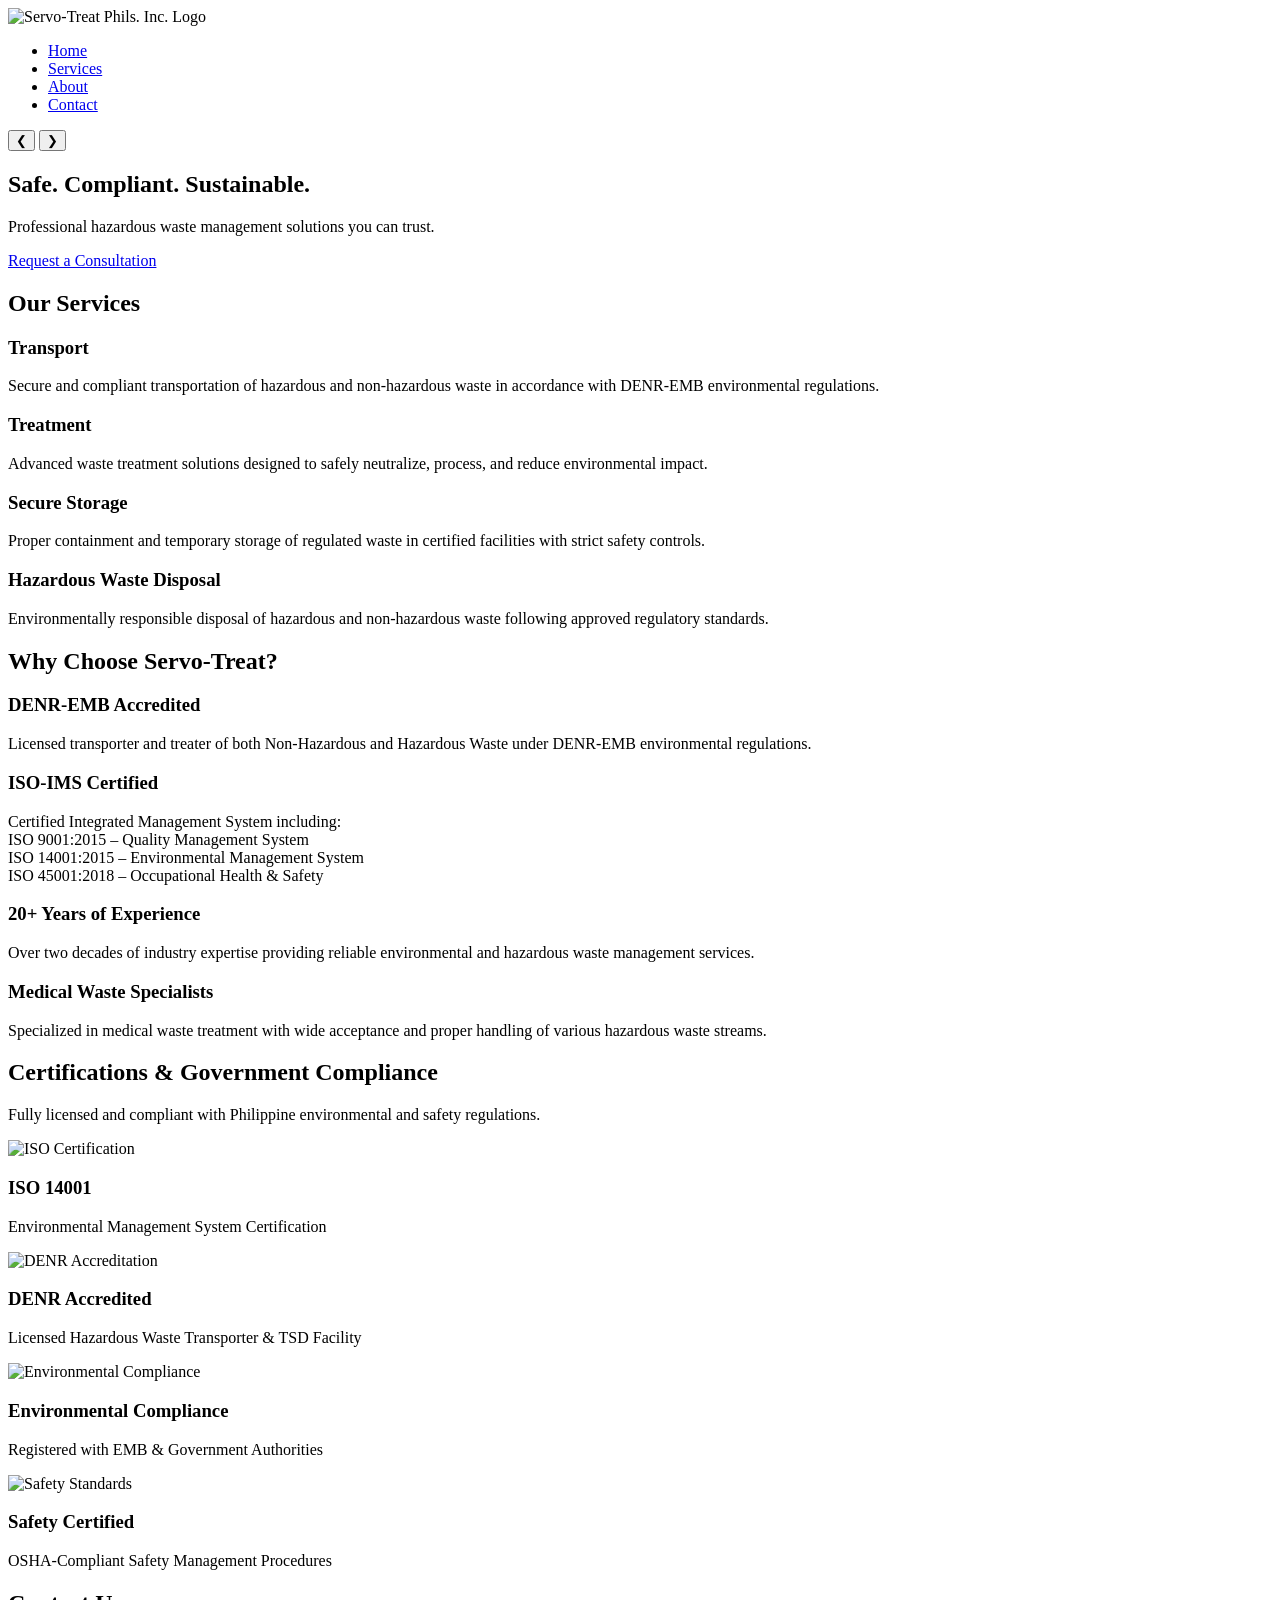
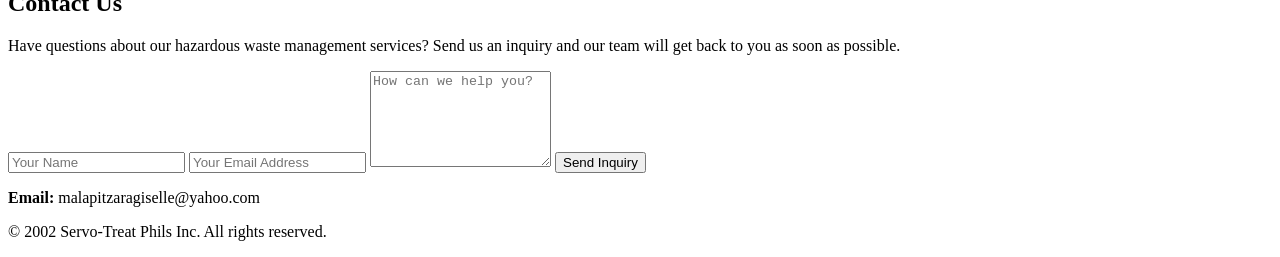
==== index.html @ c9291b7e "Rename servo-treat-web/index.html to index.html" ====
<!DOCTYPE html>
<html lang="en">
<head>
    <meta charset="UTF-8">
    <title>Servo-Treat Phils. Inc</title>
    <meta name="viewport" content="width=device-width, initial-scale=1.0">
    <link rel="stylesheet" href="css/style.css">
</head>
<body>

    <header>
        <nav class="navbar">
        <div class="logo">
            <img src="images/logo.png" alt="Servo-Treat Phils. Inc. Logo">
        </div>
            <ul class="nav-links">
                <li><a href="#">Home</a></li>
                <li><a href="#services">Services</a></li>
                <li><a href="#about">About</a></li>
                <li><a href="#contact" class="btn-nav">Contact</a></li>
            </ul>
        </nav>
    </header>

    <!-- HERO SECTION -->
    <!-- HERO CAROUSEL -->
<section class="hero">

    <div class="carousel">

        <div class="slide active" style="background-image: url('images/hero1.jpg');"></div>
        <div class="slide" style="background-image: url('images/hero2.jpg');"></div>
        <div class="slide" style="background-image: url('images/hero3.jpg');"></div>
        <div class="slide" style="background-image: url('images/hero4.jpg');"></div>
        <div class="slide" style="background-image: url('images/hero5.jpg');"></div>

    </div>
    <!-- Navigation Buttons -->
    <button class="prev">&#10094;</button>
    <button class="next">&#10095;</button>

</section>
<section>
	    <div class="hero-content">
			<h1>Safe. Compliant. Sustainable.</h1>
			<p>Professional hazardous waste management solutions you can trust.</p>
			<a href="#contact" class="btn-primary">Request a Consultation</a>
		</div>
</section>


    <!-- SERVICES -->
    <section id="services" class="services">
        <h2>Our Services</h2>
        <div class="service-grid">
            <div class="card">
                <h3>Transport</h3>
                <p>Secure and compliant transportation of hazardous and non-hazardous waste in accordance with DENR-EMB environmental regulations.</p>
            </div>
            <div class="card">
                <h3>Treatment</h3>
                <p>Advanced waste treatment solutions designed to safely neutralize, process, and reduce environmental impact.</p>
            </div>
            <div class="card">
                <h3>Secure Storage</h3>
                <p>Proper containment and temporary storage of regulated waste in certified facilities with strict safety controls.</p>
            </div>
			<div class="card">
                <h3>Hazardous Waste Disposal</h3>
                <p>Environmentally responsible disposal of hazardous and non-hazardous waste following approved regulatory standards.</p>
            </div>
        </div>
    </section>

    <!-- ABOUT -->
    <section id="about" class="about">
    <h2>Why Choose Servo-Treat?</h2>

    <div class="about-grid">

        <div class="about-card">
            <h3>DENR-EMB Accredited</h3>
            <p>
                Licensed transporter and treater of both Non-Hazardous and
                Hazardous Waste under DENR-EMB environmental regulations.
            </p>
        </div>

        <div class="about-card">
            <h3>ISO-IMS Certified</h3>
            <p>
                Certified Integrated Management System including:
                <br>ISO 9001:2015 – Quality Management System
                <br>ISO 14001:2015 – Environmental Management System
                <br>ISO 45001:2018 – Occupational Health & Safety
            </p>
        </div>

        <div class="about-card">
            <h3>20+ Years of Experience</h3>
            <p>
                Over two decades of industry expertise providing reliable
                environmental and hazardous waste management services.
            </p>
        </div>

        <div class="about-card">
            <h3>Medical Waste Specialists</h3>
            <p>
                Specialized in medical waste treatment with wide acceptance
                and proper handling of various hazardous waste streams.
            </p>
        </div>

    </div>
</section>
	
	<!-- CERTIFICATIONS -->
<section id="certifications" class="certifications">
    <h2>Certifications & Government Compliance</h2>
    <p class="cert-subtext">
        Fully licensed and compliant with Philippine environmental and safety regulations.
    </p>

    <div class="cert-grid">

        <div class="cert-card">
            <img src="images/iso.png" alt="ISO Certification">
            <h3>ISO 14001</h3>
            <p>Environmental Management System Certification</p>
        </div>

        <div class="cert-card">
            <img src="images/denr.png" alt="DENR Accreditation">
            <h3>DENR Accredited</h3>
            <p>Licensed Hazardous Waste Transporter & TSD Facility</p>
        </div>

        <div class="cert-card">
            <img src="images/emb.png" alt="Environmental Compliance">
            <h3>Environmental Compliance</h3>
            <p>Registered with EMB & Government Authorities</p>
        </div>

        <div class="cert-card">
            <img src="images/safety.png" alt="Safety Standards">
            <h3>Safety Certified</h3>
            <p>OSHA-Compliant Safety Management Procedures</p>
        </div>

    </div>
</section>

    <!-- CONTACT -->
<section id="contact" class="contact">
    <div class="container">
        <h2>Contact Us</h2>
        <p>Have questions about our hazardous waste management services? Send us an inquiry and our team will get back to you as soon as possible.</p>

        <form action="https://formsubmit.co/malapitzaragiselle@yahoo.com" method="POST">

            <!-- FormSubmit Settings -->
            <input type="hidden" name="_subject" value="New Inquiry - Servo-Treat Website">
            <input type="hidden" name="_captcha" value="false">
            <input type="hidden" name="_template" value="table">
            <input type="hidden" name="_next" value="thankyou.html">

            <input
                type="text"
                name="Name"
                placeholder="Your Name"
                required>

            <input
                type="email"
                name="Email"
                placeholder="Your Email Address"
                required>

            <textarea
                name="Message"
                rows="6"
                placeholder="How can we help you?"
                required></textarea>

            <button type="submit" class="btn-primary">
                Send Inquiry
            </button>

        </form>

        <div class="contact-details">
            <p><strong>Email:</strong> malapitzaragiselle@yahoo.com</p>
        </div>
    </div>
</section>
</section>

    <footer>
        <p>© 2002 Servo-Treat Phils Inc. All rights reserved.</p>
    </footer>

</body>
<script>
    const slides = document.querySelectorAll('.slide');
    const nextBtn = document.querySelector('.next');
    const prevBtn = document.querySelector('.prev');

    let current = 0;
    let autoSlide;

    function showSlide(index) {
        slides.forEach(slide => slide.classList.remove('active'));
        slides[index].classList.add('active');
    }

    function nextSlide() {
        current = (current + 1) % slides.length;
        showSlide(current);
    }

    function prevSlide() {
        current = (current - 1 + slides.length) % slides.length;
        showSlide(current);
    }

    nextBtn.addEventListener('click', () => {
        nextSlide();
        resetAutoSlide();
    });

    prevBtn.addEventListener('click', () => {
        prevSlide();
        resetAutoSlide();
    });

    function startAutoSlide() {
        autoSlide = setInterval(nextSlide, 5000);
    }

    function resetAutoSlide() {
        clearInterval(autoSlide);
        startAutoSlide();
    }

    startAutoSlide();
</script>

</html>
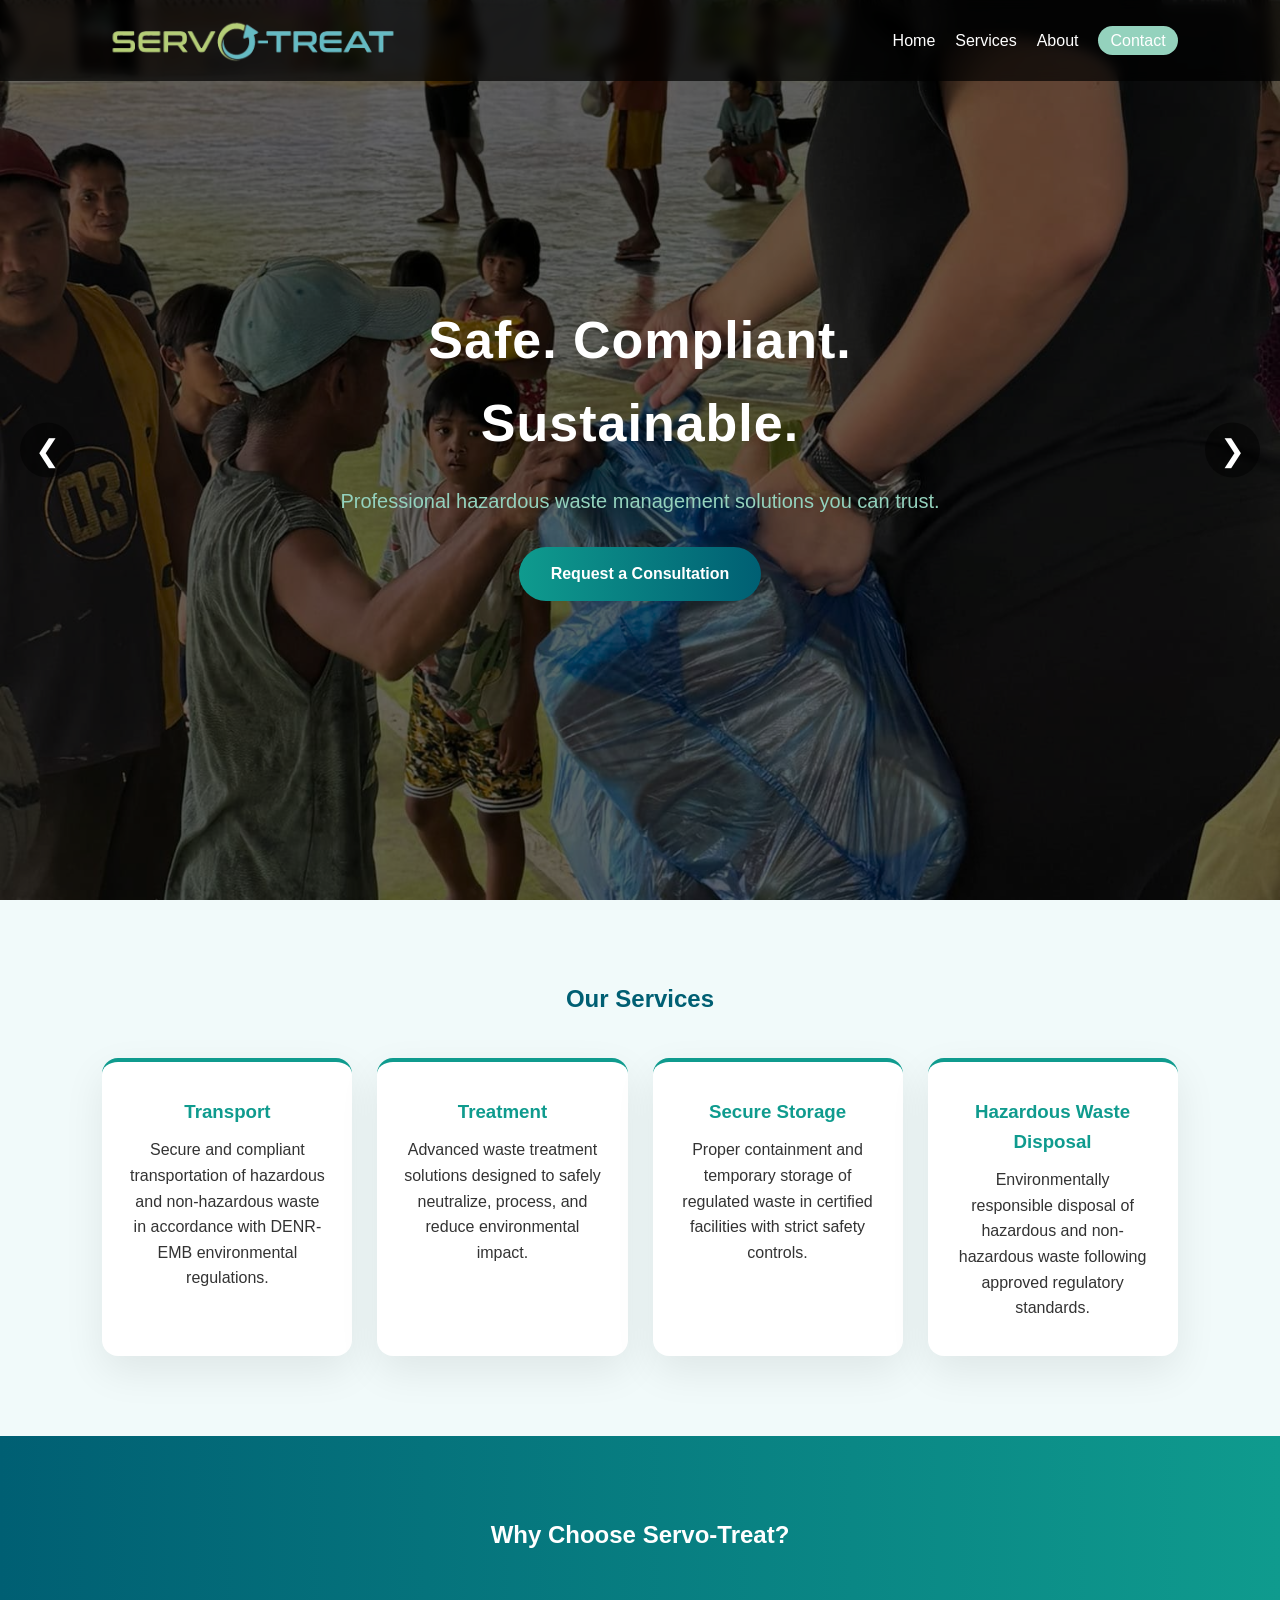
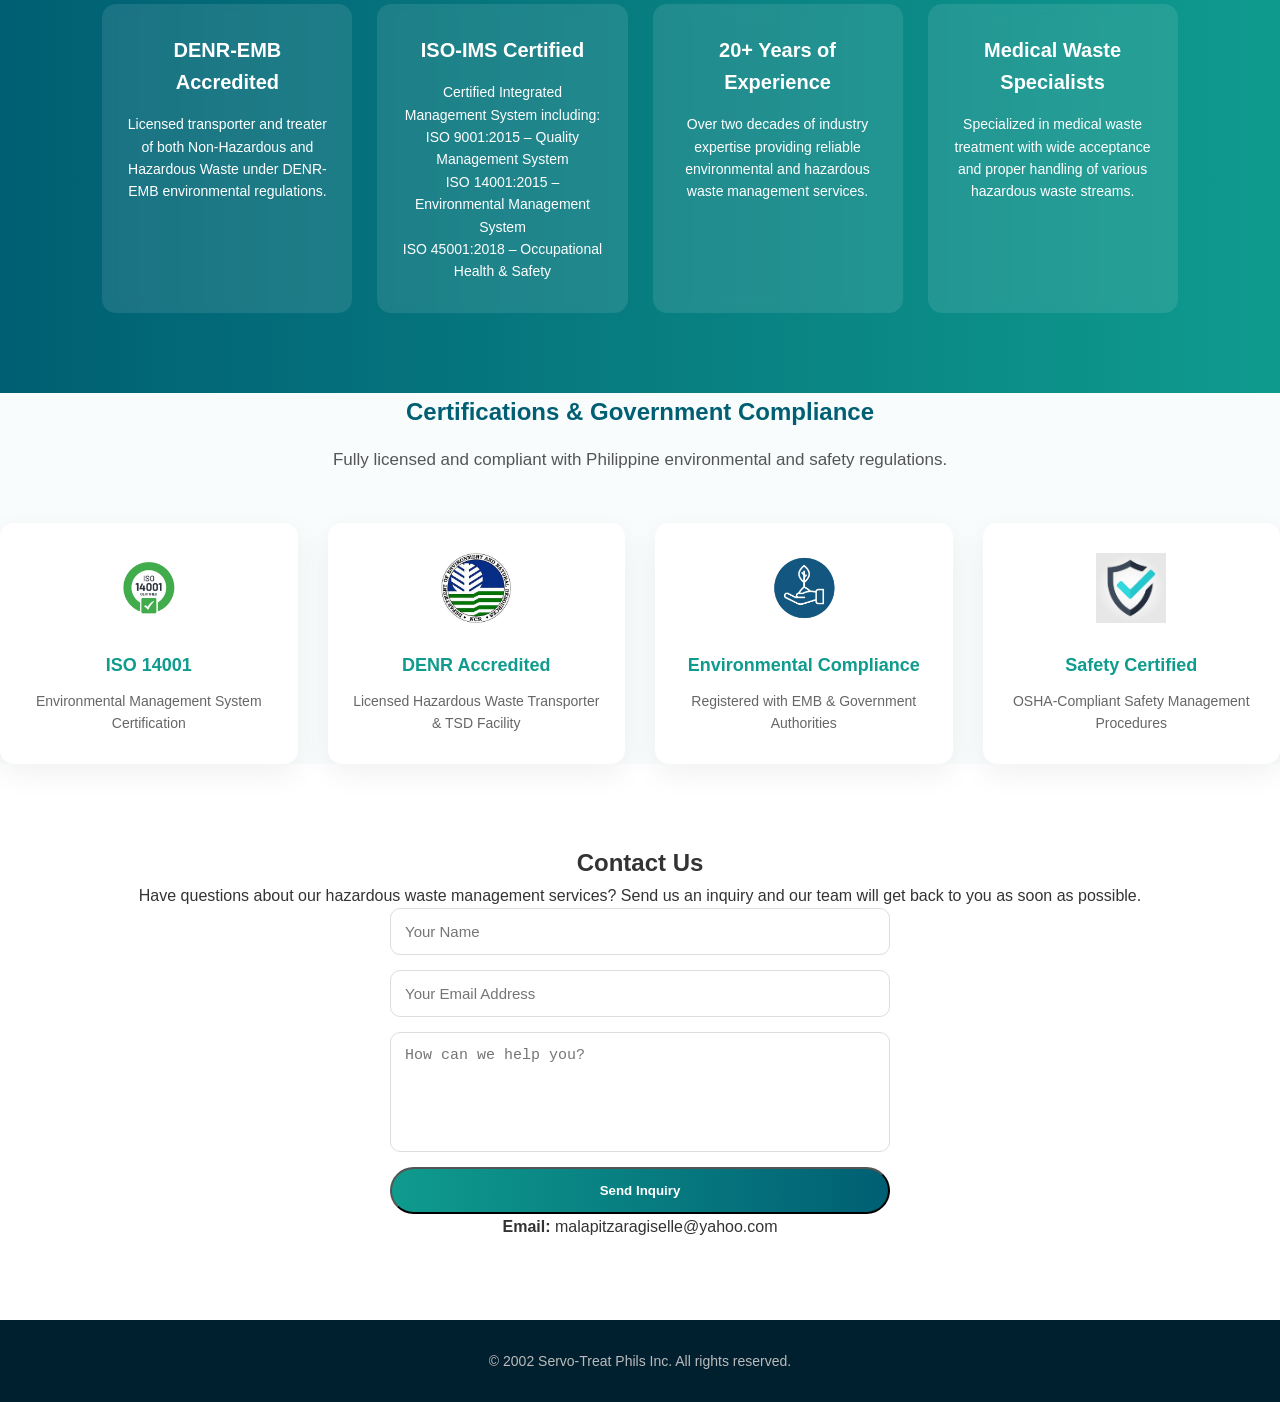
==== commit f15299d6: "Update index.html" ====
--- a/index.html
+++ b/index.html
@@ -163,7 +163,7 @@
             <input type="hidden" name="_subject" value="New Inquiry - Servo-Treat Website">
             <input type="hidden" name="_captcha" value="false">
             <input type="hidden" name="_template" value="table">
-            <input type="hidden" name="_next" value="thankyou.html">
+            <input type="hidden" name="_next" value="https://codenado-studio.github.io/servo-treat/thankyou.html">
 
             <input
                 type="text"
--- a/css/style.css
+++ b/css/style.css
@@ -0,0 +1,366 @@
+/* Reset */
+* {
+    margin: 0;
+    padding: 0;
+    box-sizing: border-box;
+}
+
+body {
+    font-family: 'Segoe UI', Tahoma, Geneva, Verdana, sans-serif;
+    line-height: 1.6;
+    color: #333;
+}
+
+html {
+    scroll-behavior: smooth;
+}
+
+/* Navbar */
+.navbar {
+    display: flex;
+    justify-content: space-between;
+    align-items: center;
+    padding: 18px 8%;
+    background: rgba(0, 0, 0, 0.7);
+    backdrop-filter: blur(6px);
+    color: white;
+    position: fixed;
+    width: 100%;
+    z-index: 1000;
+}
+
+.logo {
+    font-size: 22px;
+    font-weight: 700;
+    letter-spacing: 1px;
+}
+
+.nav-links {
+    list-style: none;
+    display: flex;
+    gap: 20px;
+}
+
+.nav-links a {
+    text-decoration: none;
+    color: white;
+    font-weight: 500;
+    transition: 0.3s;
+}
+
+.nav-links a:hover {
+    opacity: 0.8;
+}
+
+.btn-nav {
+    background-color: #94d2bd;
+    padding: 6px 12px;
+    border-radius: 20px;
+    color: #003049;
+}
+
+/* Hero Section */
+.hero {
+    position: relative;
+    height: 100vh;
+    overflow: hidden;
+}
+
+.hero-content h1 {
+    font-size: 48px;
+    margin-bottom: 15px;
+}
+
+.hero-content p {
+    font-size: 20px;
+    margin-bottom: 30px;
+    color: #94d2bd;
+}
+
+.btn-primary {
+    background: linear-gradient(90deg, #0f9b8e, #005f73);
+    padding: 14px 32px;
+    border-radius: 50px;
+    text-decoration: none;
+    color: white;
+    font-weight: 600;
+    transition: 0.3s ease;
+    display: inline-block;
+}
+
+.hero {
+    position: relative;
+    height: 100vh;
+    overflow: hidden;
+}
+
+.carousel {
+    position: absolute;
+    width: 100%;
+    height: 100%;
+	overflow: hidden;
+}
+
+.slide {
+ position: absolute;
+    top: 0;
+    left: 0;
+    width: 100%;
+    height: 100%;
+    background-size: cover; /* IMPORTANT FIX */
+    background-position: center;
+    background-repeat: no-repeat;
+    opacity: 0;
+    transition: opacity 1s ease-in-out;
+}
+
+
+.slide.active {
+    opacity: 1;
+}
+
+.slide::after {
+    content: "";
+    position: absolute;
+    width: 100%;
+    height: 100%;
+    background: rgba(0, 0, 0, 0.6);
+    top: 0;
+    left: 0;
+}
+
+/* Hero Text */
+.hero-content {
+    position: absolute;
+    z-index: 3;
+    top: 50%;
+    left: 50%;
+    transform: translate(-50%, -50%);
+    text-align: center;
+    color: white;
+    max-width: 800px;
+    padding: 0 20px;
+}
+
+.hero-content h1 {
+    font-size: 52px;
+    font-weight: 700;
+    margin-bottom: 20px;
+    letter-spacing: 1px;
+}
+
+
+
+/* Navigation Arrows */
+.prev, .next {
+    position: absolute;
+    top: 50%;
+    transform: translateY(-50%);
+    font-size: 30px;
+    background: rgba(0,0,0,0.5);
+    color: white;
+    border: none;
+    padding: 10px 15px;
+    cursor: pointer;
+    z-index: 3;
+    border-radius: 50%;
+}
+
+.prev { left: 20px; }
+.next { right: 20px; }
+
+.prev:hover, .next:hover {
+    background: #0f9b8e;
+}
+
+
+.btn-primary:hover {
+    transform: translateY(-3px);
+    box-shadow: 0 10px 25px rgba(0, 95, 115, 0.4);
+}
+
+/* Services */
+.services {
+    padding: 80px 8%;
+    text-align: center;
+    background-color: #f1fafa;
+}
+
+.services h2 {
+    margin-bottom: 40px;
+    color: #005f73;
+}
+
+.service-grid {
+    display: grid;
+   grid-template-columns: repeat(4, 1fr);
+    gap: 25px;
+}
+
+.card {
+    background: white;
+    padding: 35px 25px;
+    border-radius: 16px;
+    box-shadow: 0 15px 40px rgba(0,0,0,0.08);
+    transition: all 0.3s ease;
+    border-top: 4px solid #0f9b8e;
+}
+
+.card:hover {
+    transform: translateY(-8px);
+    box-shadow: 0 20px 50px rgba(0,0,0,0.15);
+}
+
+.card h3 {
+    color: #0f9b8e;
+    margin-bottom: 10px;
+}
+
+/* About */
+.about {
+    padding: 80px 8%;
+    background: linear-gradient(90deg, #005f73, #0f9b8e);
+    color: white;
+    text-align: center;
+}
+
+/* Contact */
+.contact {
+    padding: 80px 8%;
+    text-align: center;
+}
+
+.contact form {
+    max-width: 500px;
+    margin: auto;
+    display: flex;
+    flex-direction: column;
+    gap: 15px;
+}
+
+.contact input,
+.contact textarea {
+    padding: 14px;
+    border-radius: 10px;
+    border: 1px solid #ddd;
+    font-size: 15px;
+    transition: 0.3s;
+}
+
+.contact input:focus,
+.contact textarea:focus {
+    border-color: #0f9b8e;
+    outline: none;
+    box-shadow: 0 0 0 3px rgba(15, 155, 142, 0.2);
+}
+
+.contact textarea {
+    resize: none;
+    height: 120px;
+}
+
+footer {
+    background: #001f2f;
+    color: #bbb;
+    text-align: center;
+    padding: 30px 20px;
+    font-size: 14px;
+}
+
+/* Certifications Section */
+.certifications {
+    background: #f8fcfc;
+    text-align: center;
+}
+
+.certifications h2 {
+    color: #005f73;
+    margin-bottom: 15px;
+}
+
+.cert-subtext {
+    margin-bottom: 50px;
+    color: #555;
+    font-size: 17px;
+}
+
+.cert-grid {
+    display: grid;
+    grid-template-columns: repeat(auto-fit, minmax(220px, 1fr));
+    gap: 30px;
+}
+
+.cert-card {
+    background: white;
+    padding: 30px 20px;
+    border-radius: 14px;
+    box-shadow: 0 10px 30px rgba(0,0,0,0.06);
+    transition: all 0.3s ease;
+}
+
+.cert-card:hover {
+    transform: translateY(-6px);
+    box-shadow: 0 15px 40px rgba(0,0,0,0.12);
+}
+
+.cert-card img {
+    height: 70px;
+    margin-bottom: 20px;
+    object-fit: contain;
+}
+
+.cert-card h3 {
+    color: #0f9b8e;
+    margin-bottom: 10px;
+    font-size: 18px;
+}
+
+.cert-card p {
+    font-size: 14px;
+    color: #666;
+}
+
+.about {
+    background: linear-gradient(90deg, #005f73, #0f9b8e);
+    color: white;
+    text-align: center;
+}
+
+.about h2 {
+    margin-bottom: 50px;
+}
+
+.about-grid {
+    display: grid;
+    grid-template-columns: repeat(auto-fit, minmax(240px, 1fr));
+    gap: 25px;
+}
+
+.about-card {
+    background: rgba(255,255,255,0.1);
+    padding: 30px 25px;
+    border-radius: 14px;
+    backdrop-filter: blur(6px);
+    transition: 0.3s;
+}
+
+.about-card:hover {
+    transform: translateY(-6px);
+    background: rgba(255,255,255,0.18);
+}
+
+.about-card h3 {
+    margin-bottom: 15px;
+    font-size: 20px;
+}
+
+.about-card p {
+    font-size: 14px;
+    line-height: 1.6;
+}
+
+.logo img {
+    height: 45px;
+    width: auto;
+    display: block;
+}
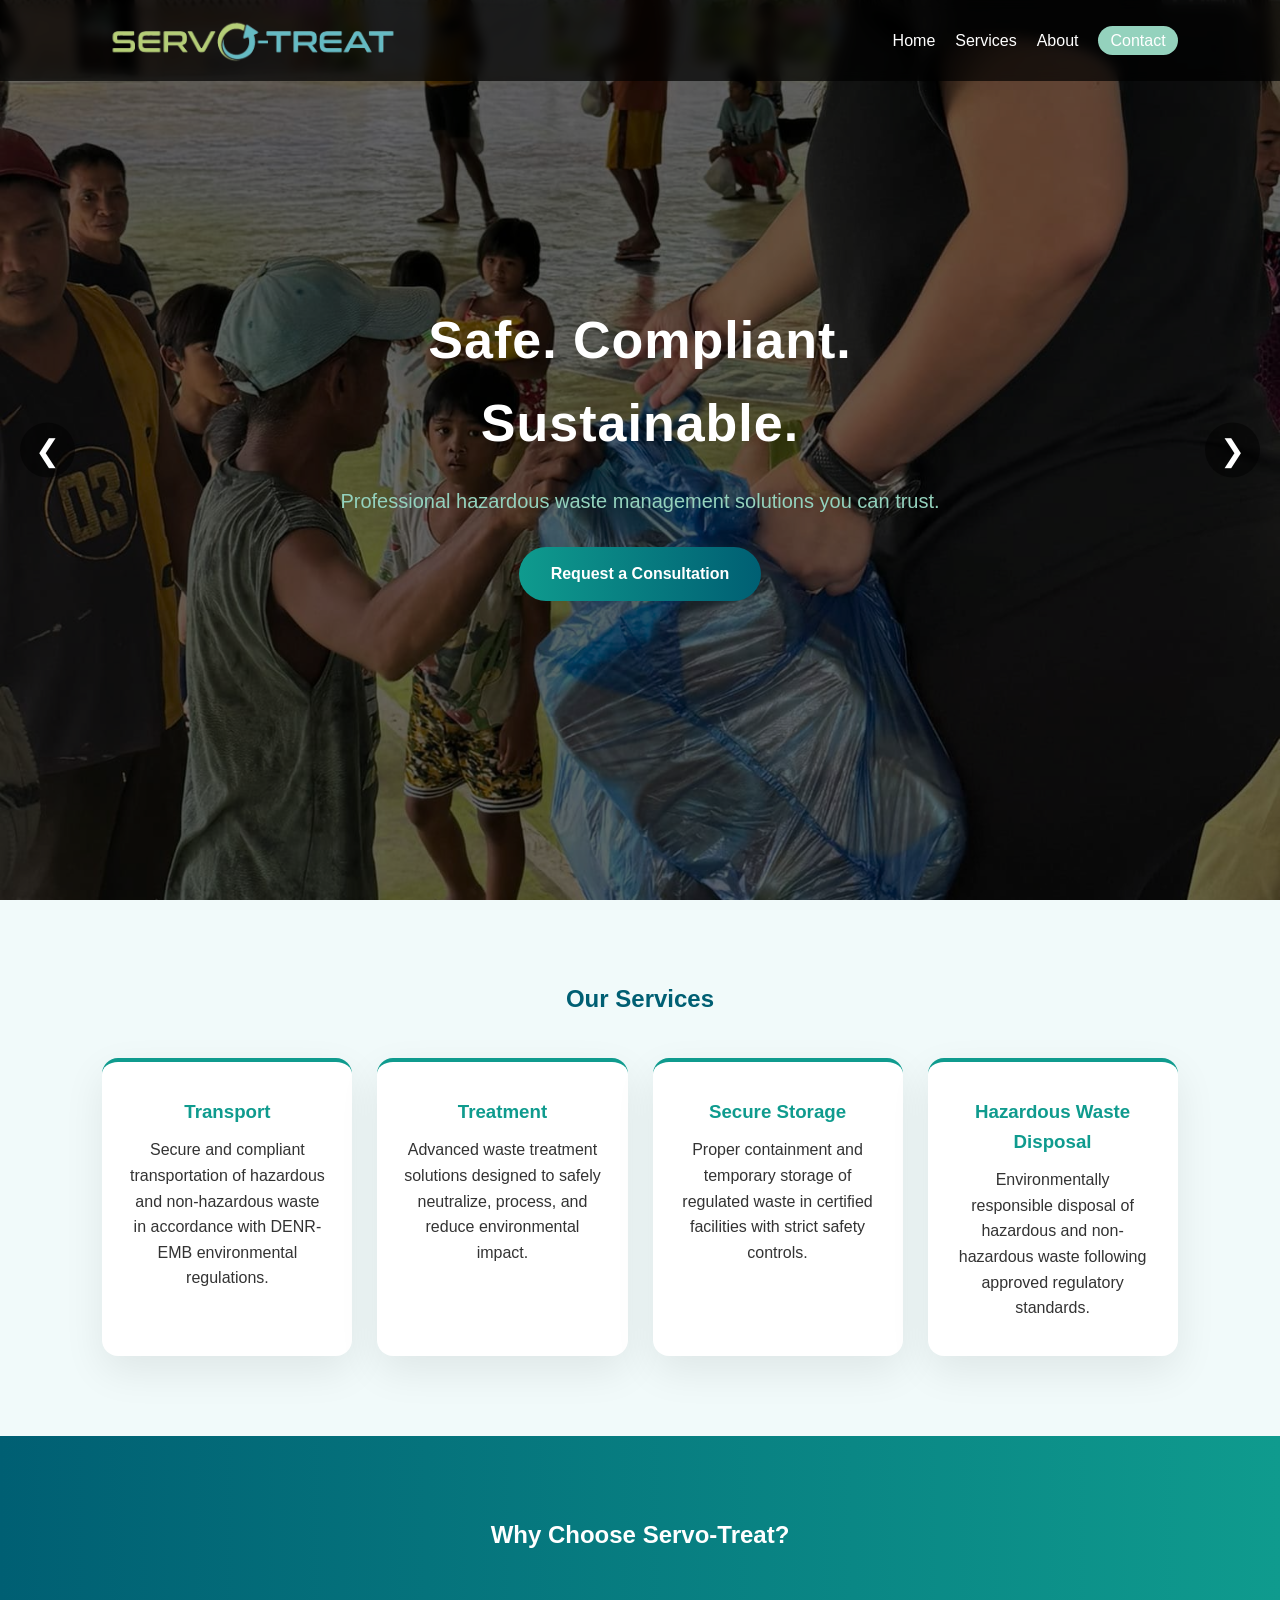
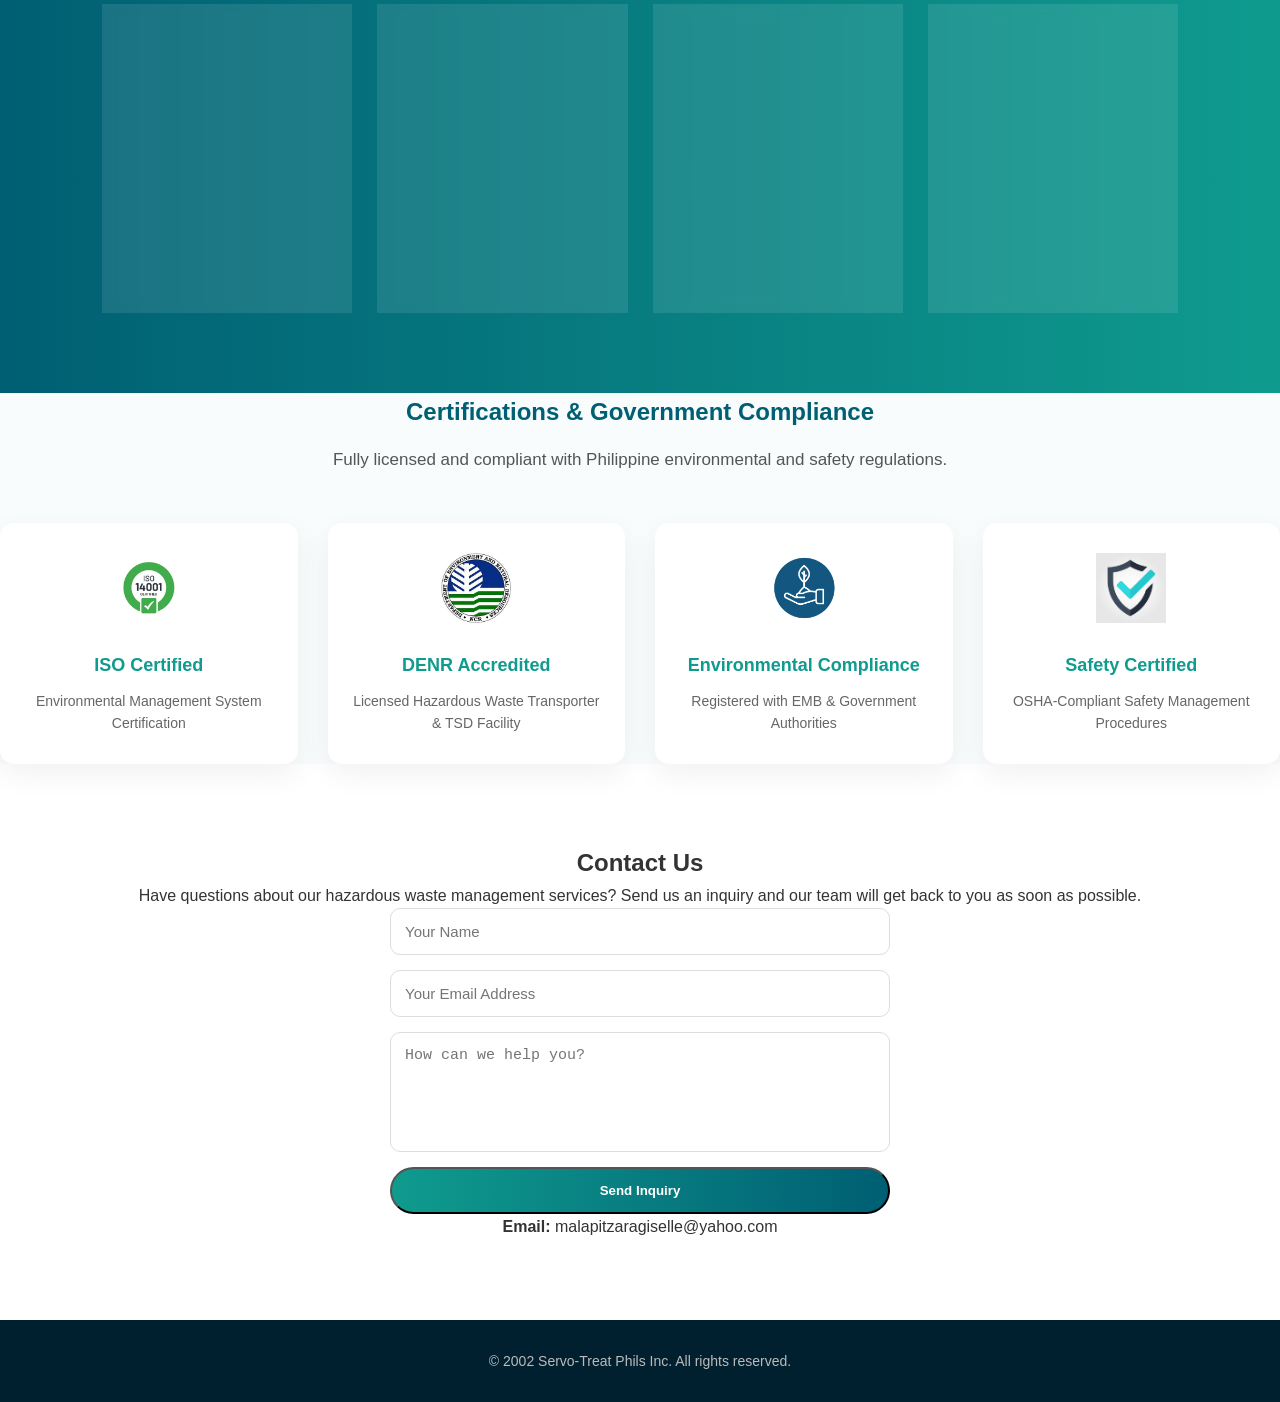
==== commit c0c5aa7d: "Update index.html" ====
--- a/index.html
+++ b/index.html
@@ -126,7 +126,7 @@
 
         <div class="cert-card">
             <img src="images/iso.png" alt="ISO Certification">
-            <h3>ISO 14001</h3>
+            <h3>ISO Certified</h3>
             <p>Environmental Management System Certification</p>
         </div>
 
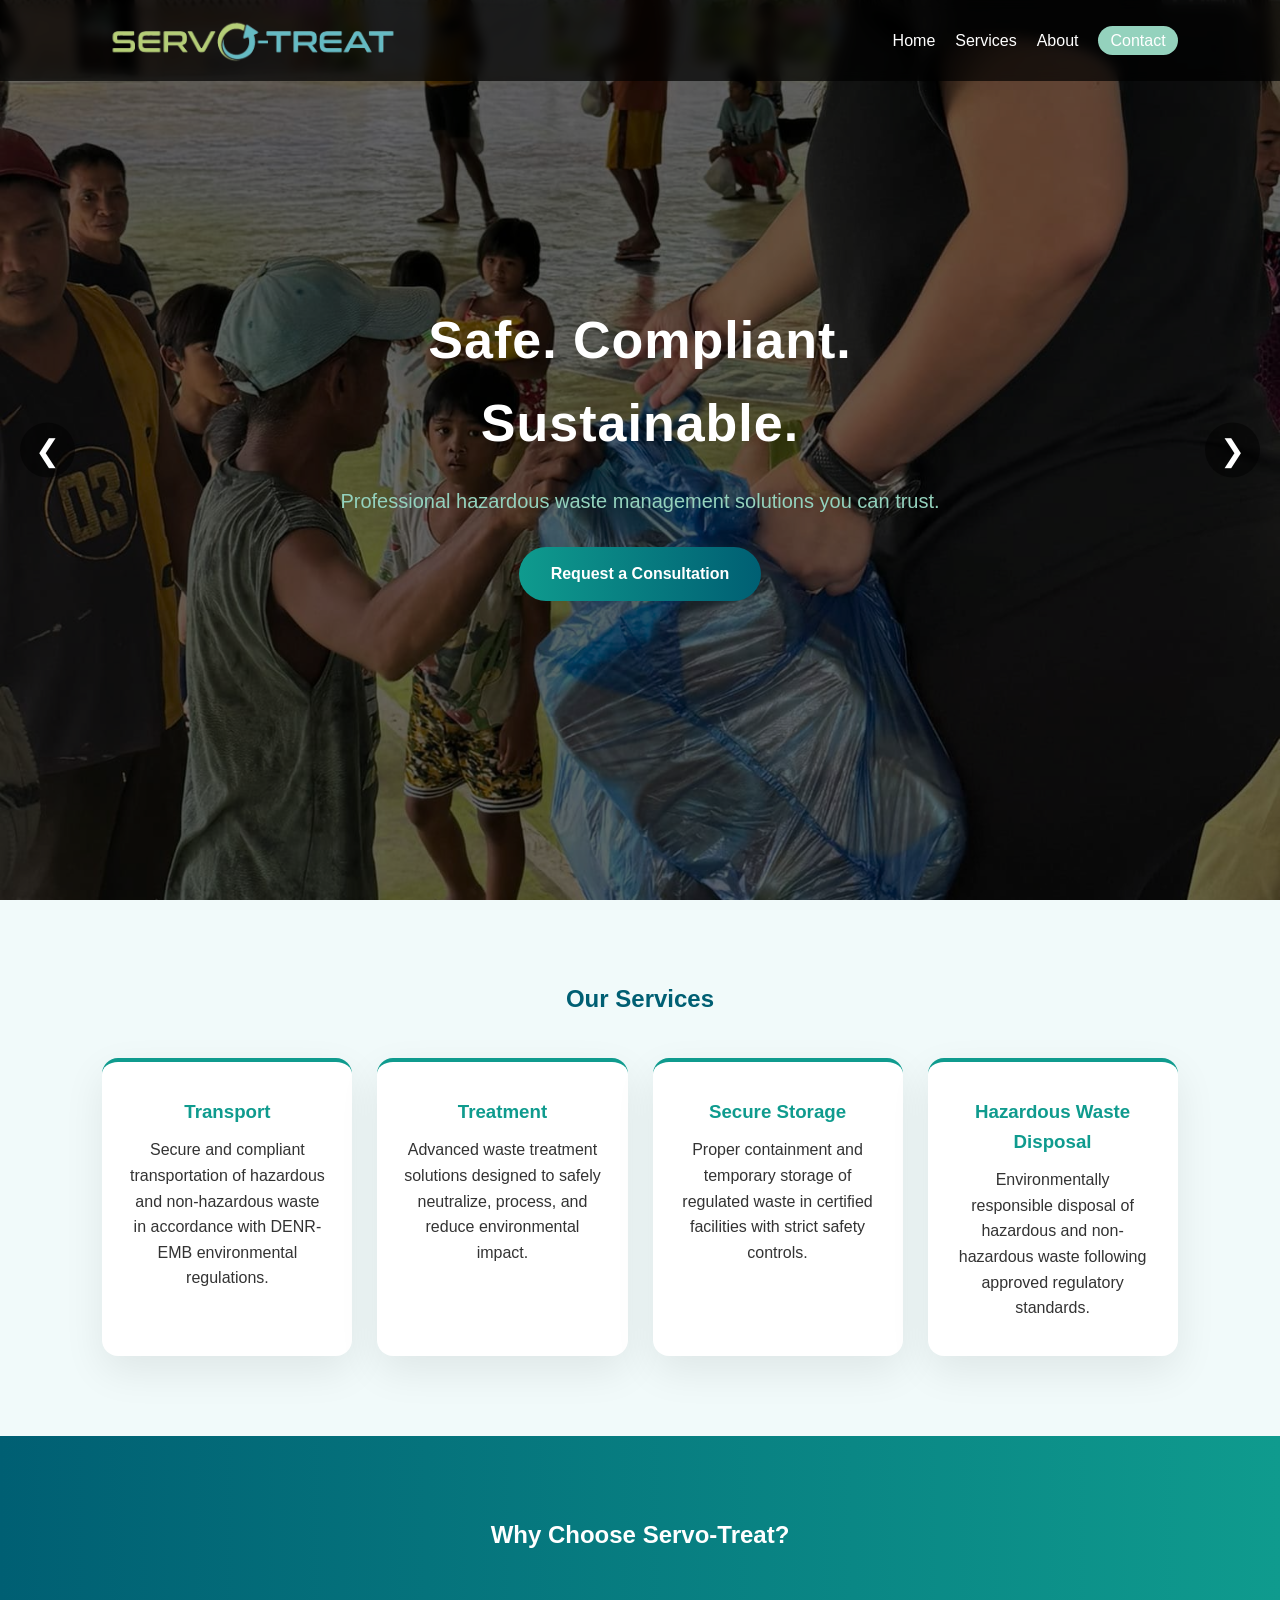
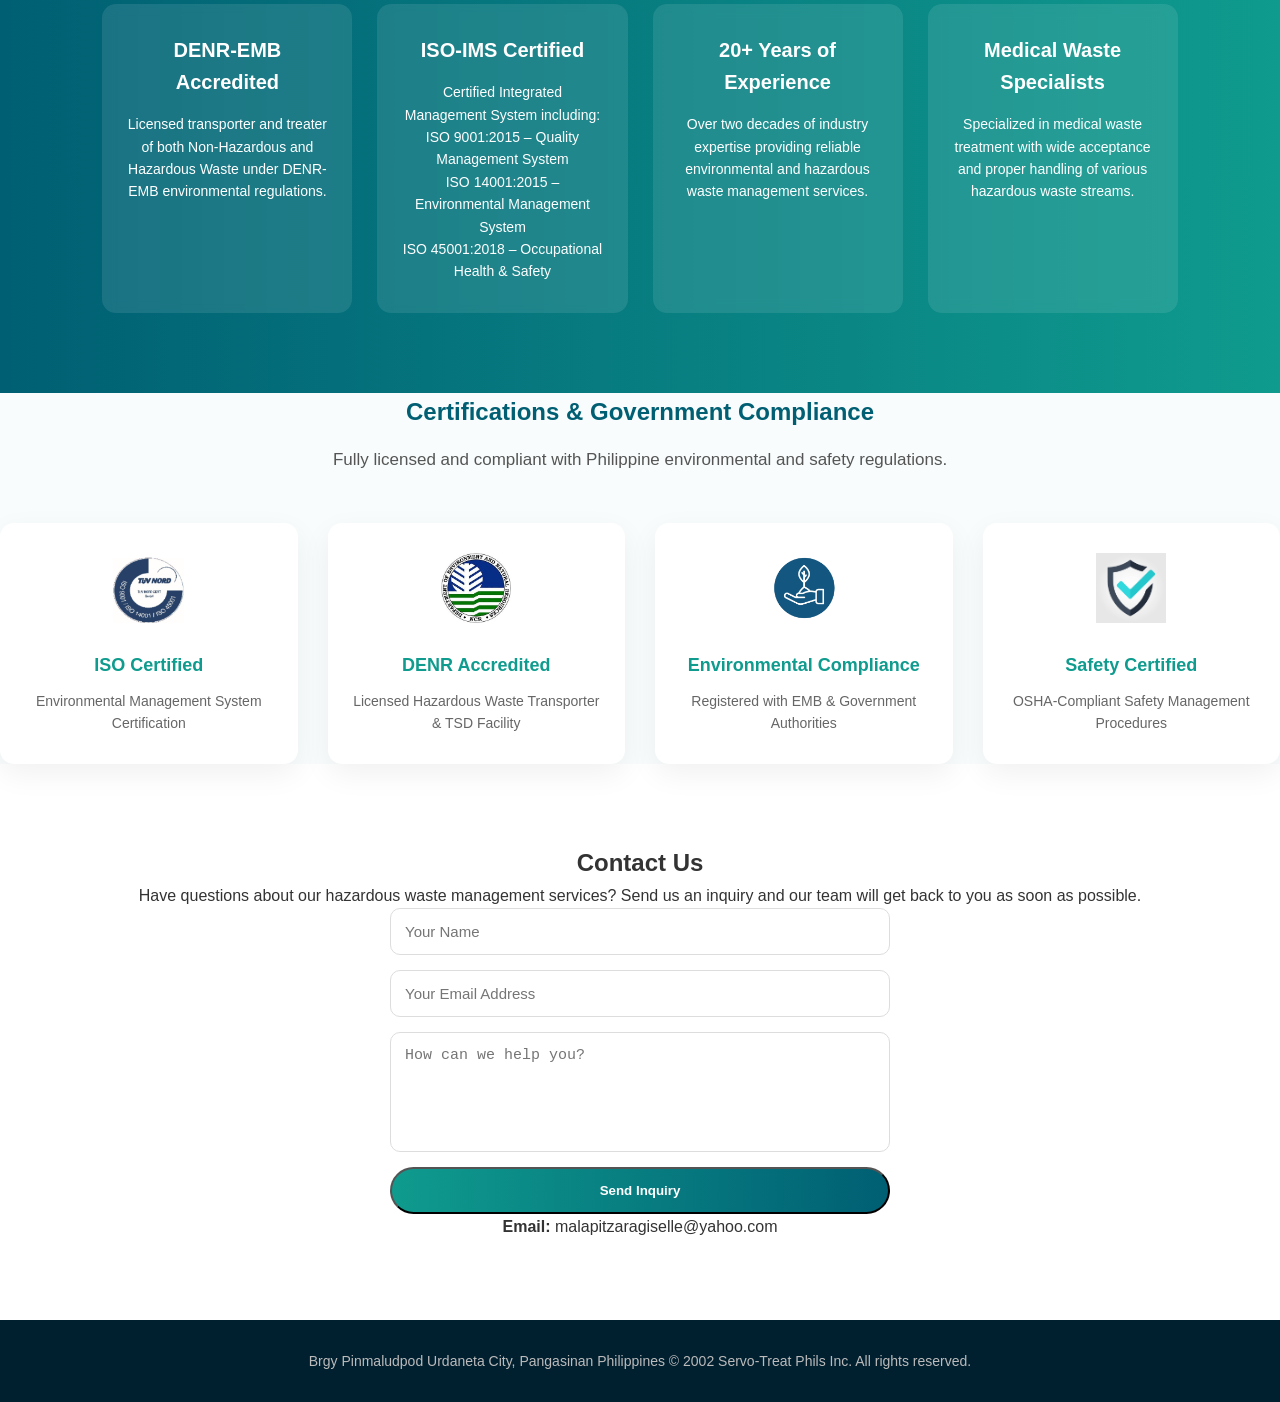
==== commit 84a79036: "Update index.html" ====
--- a/index.html
+++ b/index.html
@@ -197,7 +197,7 @@
 </section>
 
     <footer>
-        <p>© 2002 Servo-Treat Phils Inc. All rights reserved.</p>
+        <p>Brgy Pinmaludpod Urdaneta City, Pangasinan Philippines © 2002 Servo-Treat Phils Inc. All rights reserved.</p>
     </footer>
 
 </body>
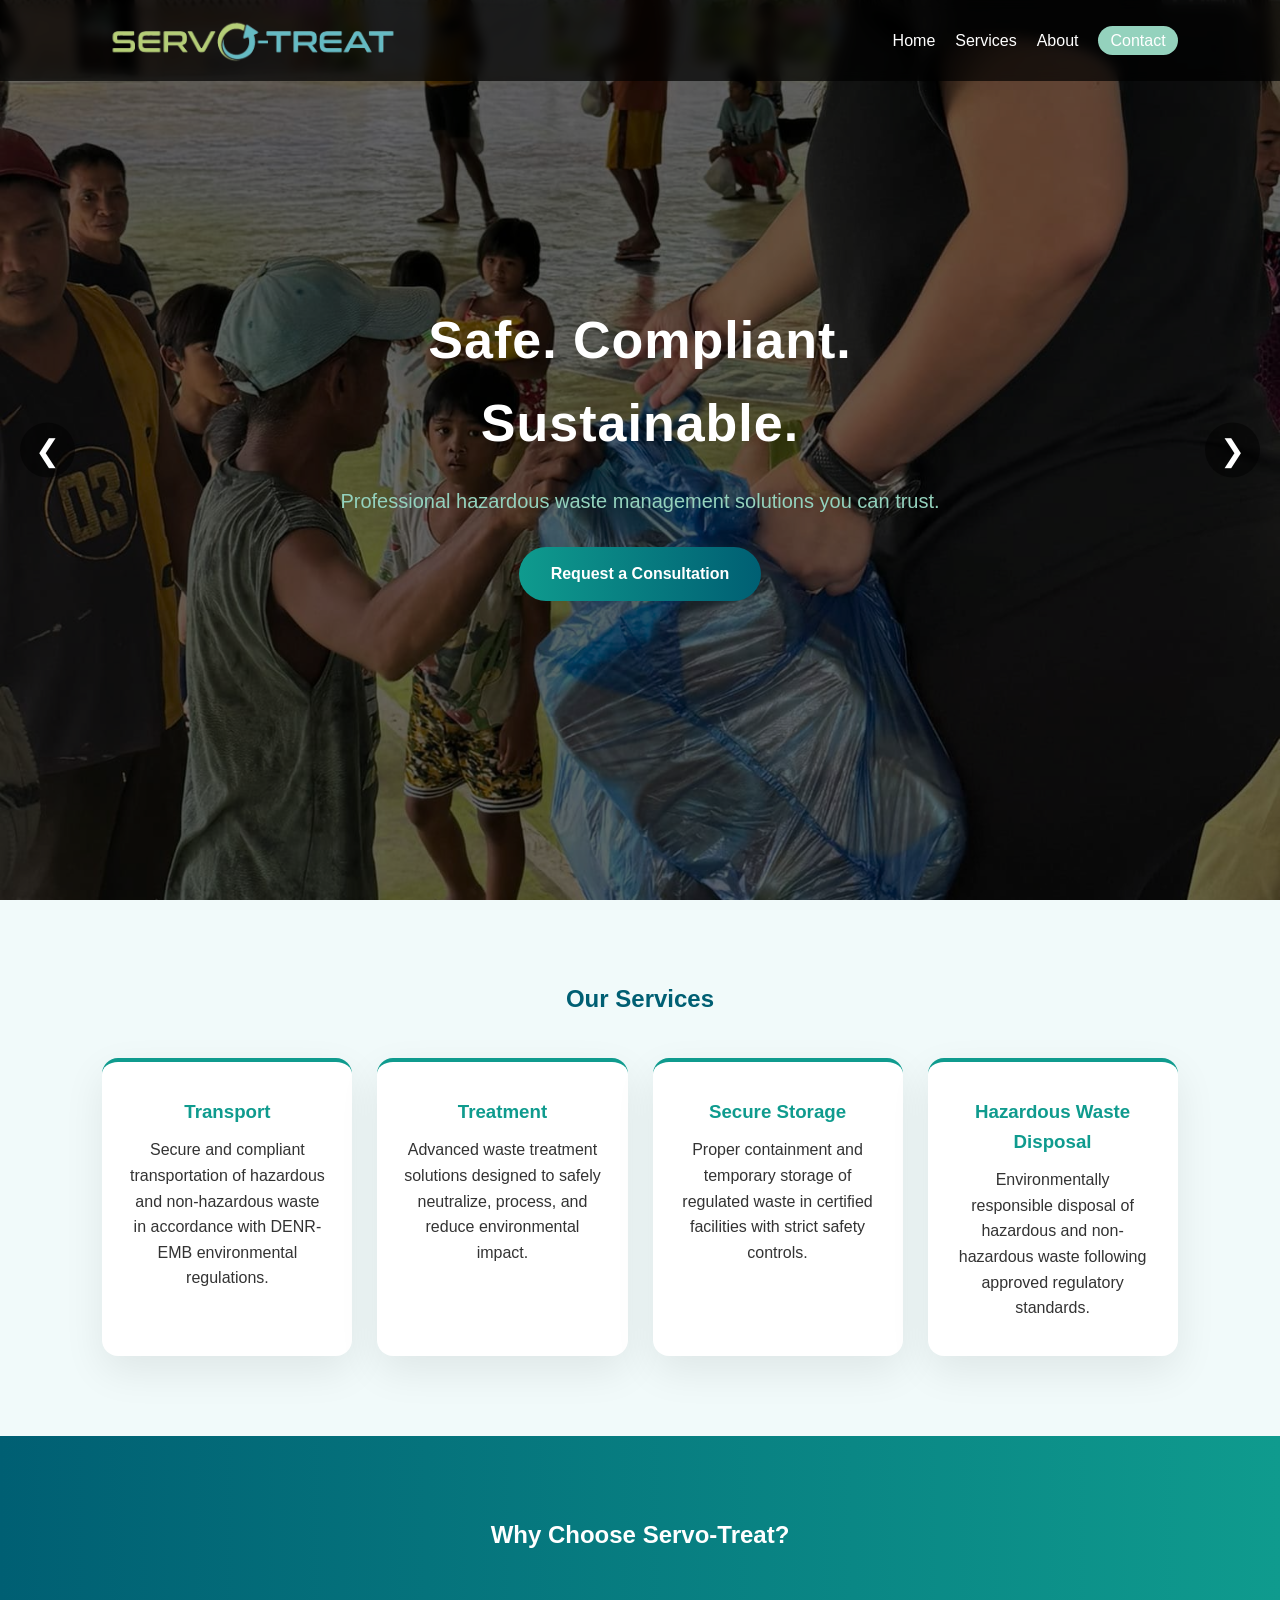
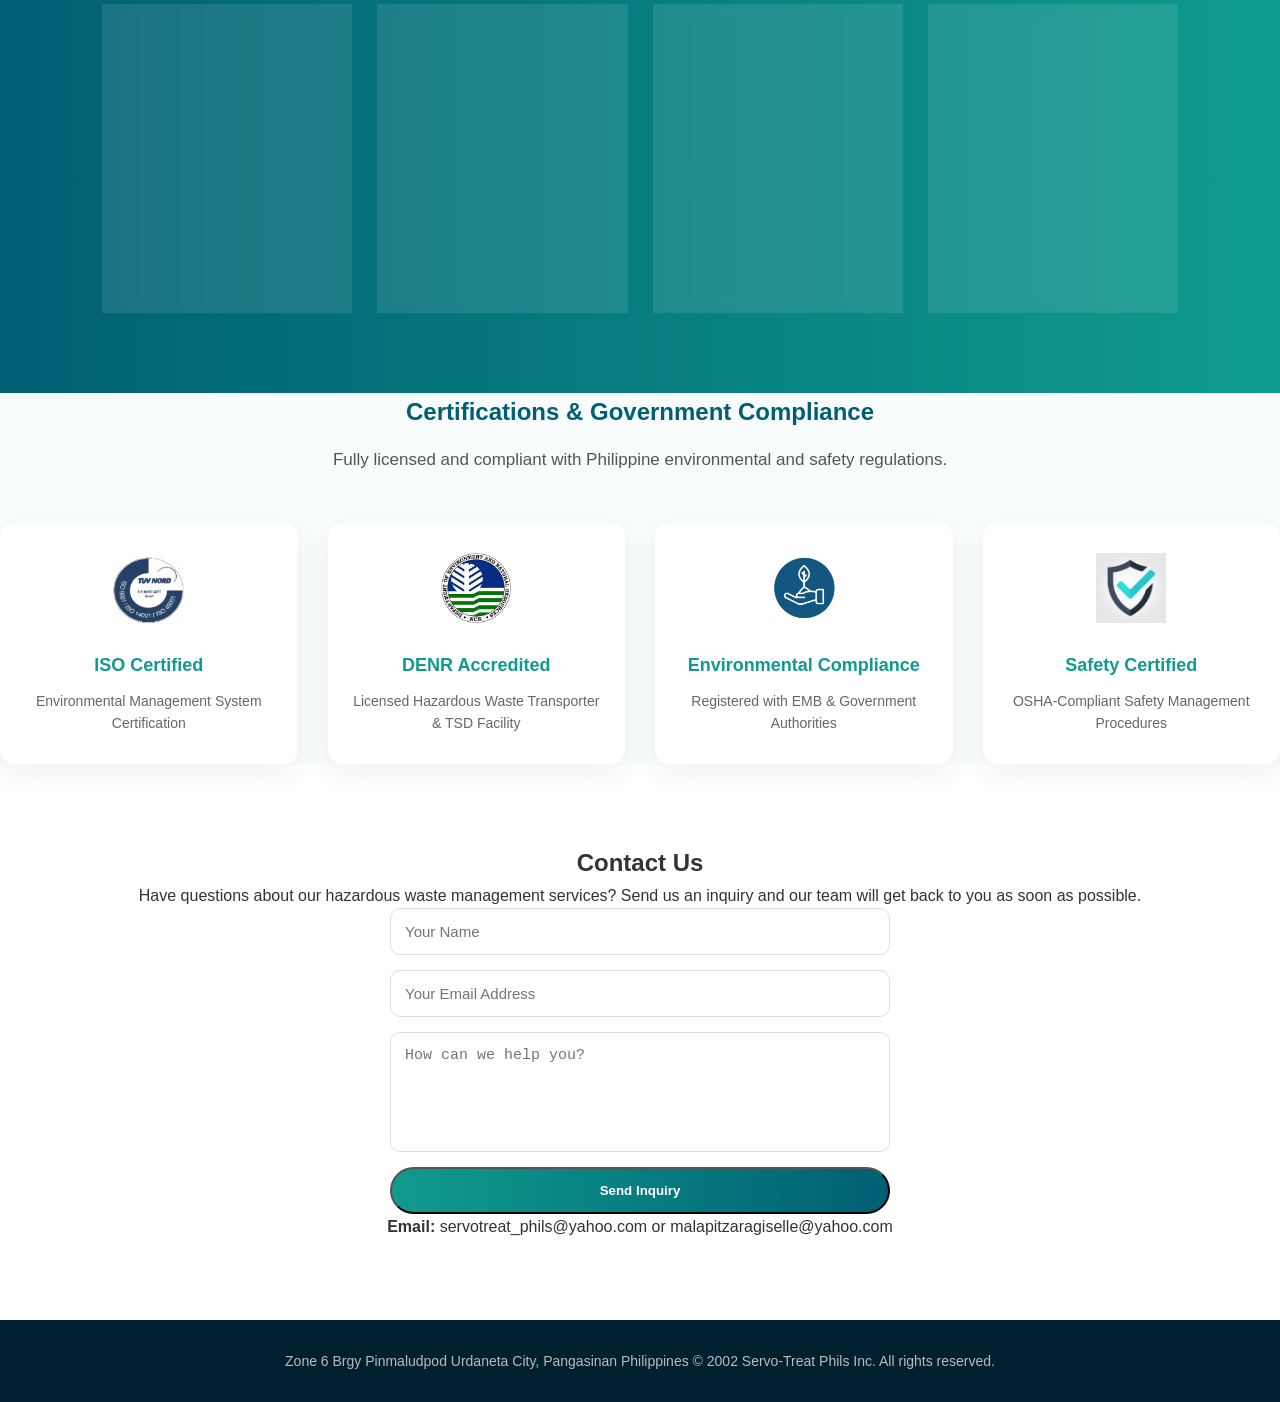
==== commit b37277c7: "Update index.html" ====
--- a/index.html
+++ b/index.html
@@ -190,14 +190,14 @@
         </form>
 
         <div class="contact-details">
-            <p><strong>Email:</strong> malapitzaragiselle@yahoo.com</p>
+            <p><strong>Email:</strong> servotreat_phils@yahoo.com or malapitzaragiselle@yahoo.com</p>
         </div>
     </div>
 </section>
 </section>
 
     <footer>
-        <p>Brgy Pinmaludpod Urdaneta City, Pangasinan Philippines © 2002 Servo-Treat Phils Inc. All rights reserved.</p>
+        <p>Zone 6 Brgy Pinmaludpod Urdaneta City, Pangasinan Philippines © 2002 Servo-Treat Phils Inc. All rights reserved.</p>
     </footer>
 
 </body>
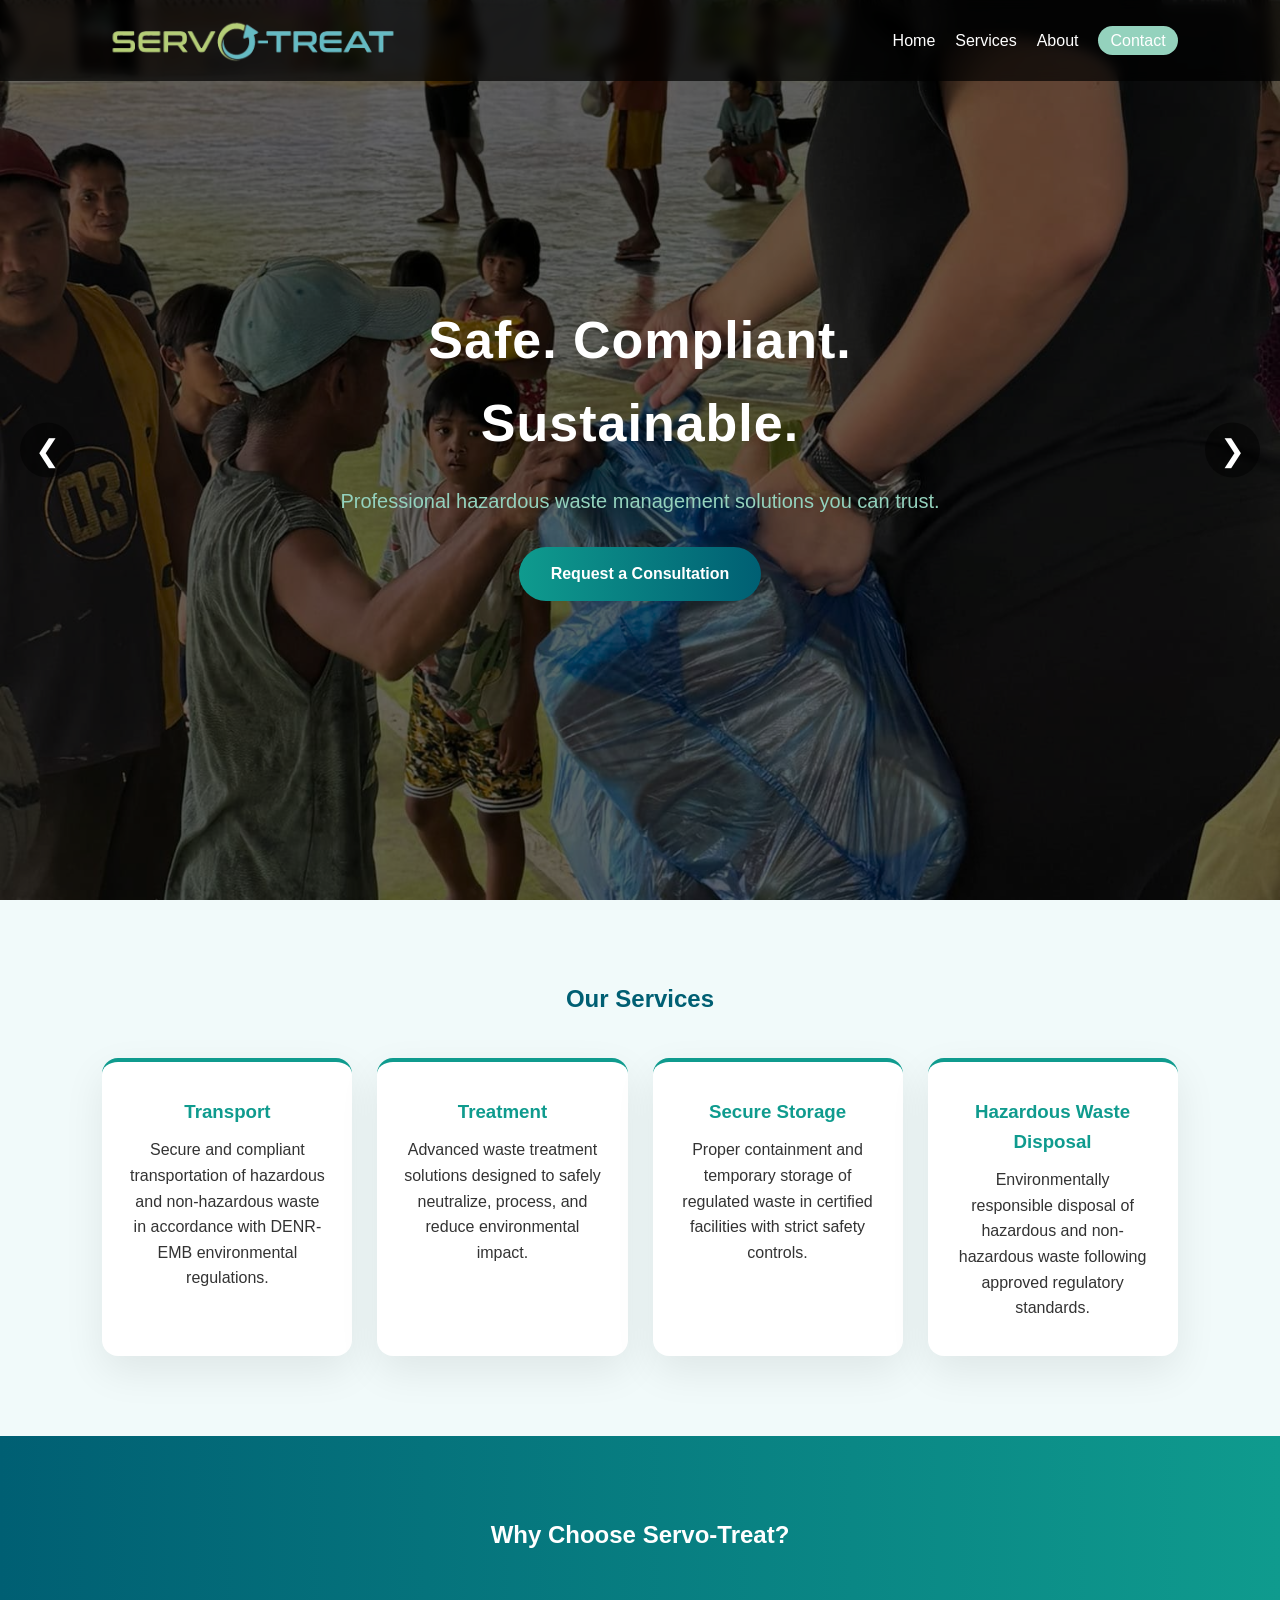
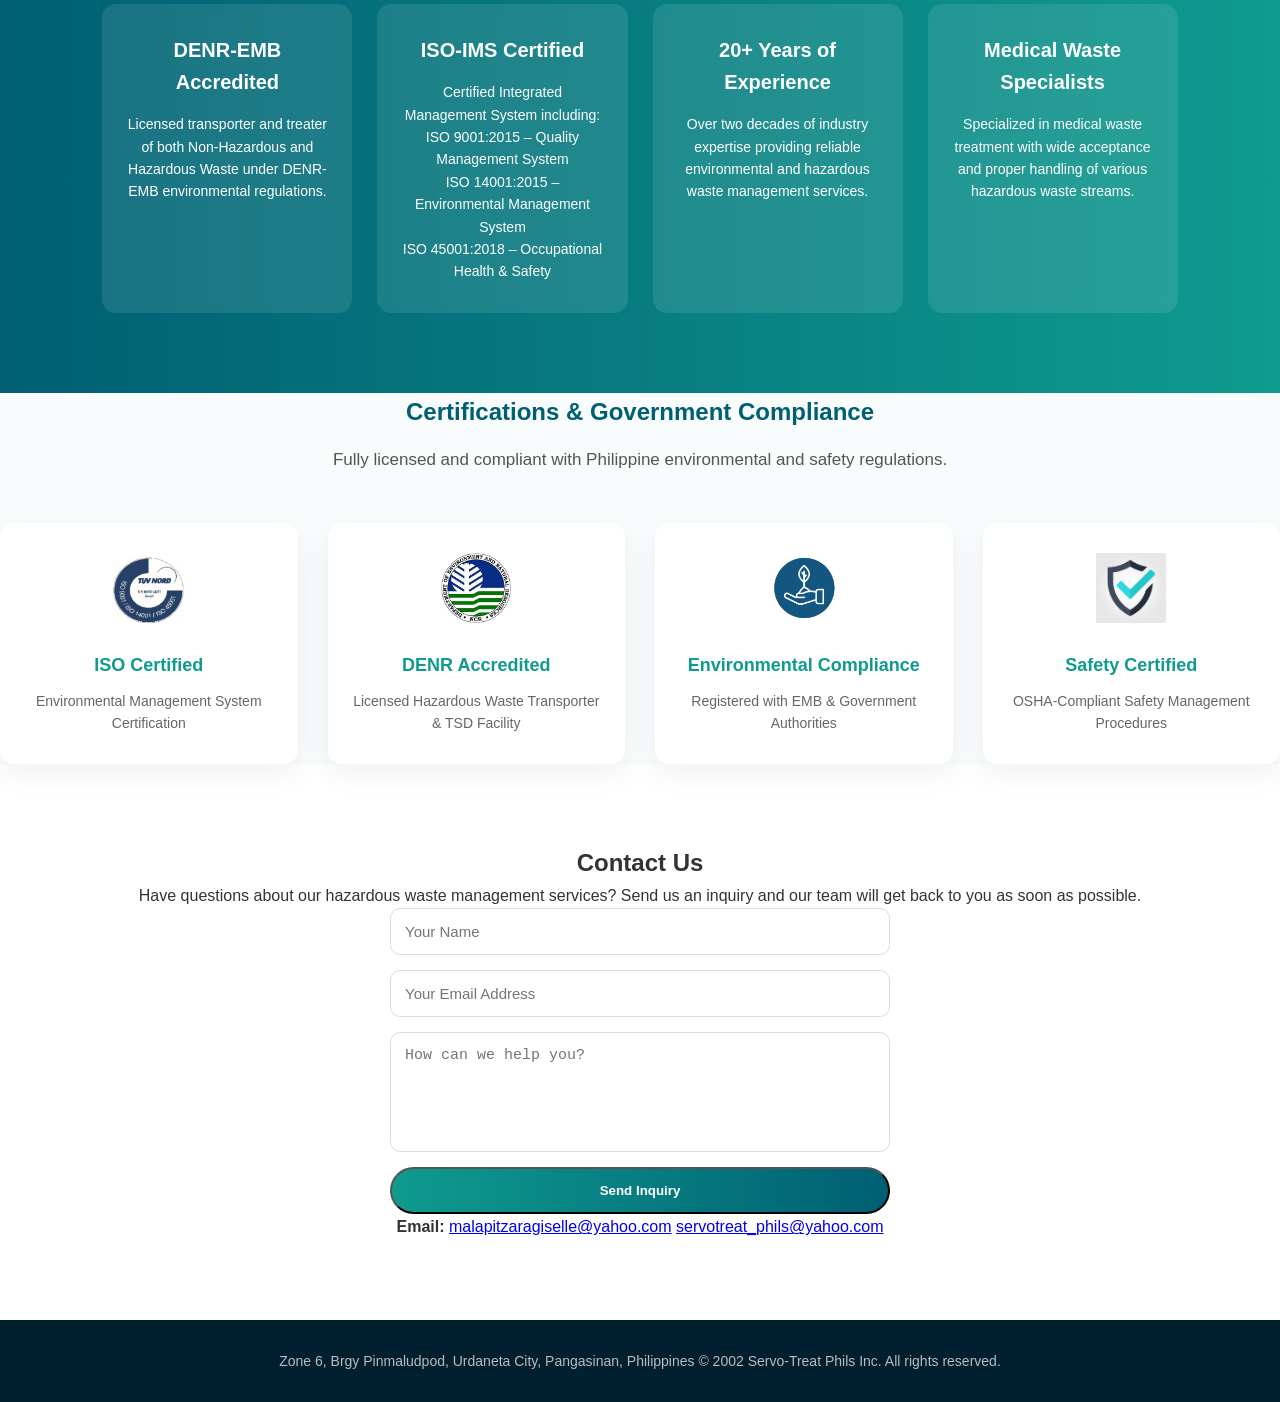
==== commit 62a28efc: "Update index.html" ====
--- a/index.html
+++ b/index.html
@@ -190,14 +190,19 @@
         </form>
 
         <div class="contact-details">
-            <p><strong>Email:</strong> servotreat_phils@yahoo.com or malapitzaragiselle@yahoo.com</p>
+        <strong>Email:</strong>
+        <span class="email-list">
+            <a href="mailto:firstemail@example.com">malapitzaragiselle@yahoo.com</a>
+            <a href="mailto:secondemail@example.com">servotreat_phils@yahoo.com</a>
+        </span>
+    </p>
         </div>
     </div>
 </section>
 </section>
 
     <footer>
-        <p>Zone 6 Brgy Pinmaludpod Urdaneta City, Pangasinan Philippines © 2002 Servo-Treat Phils Inc. All rights reserved.</p>
+        <p>Zone 6, Brgy Pinmaludpod, Urdaneta City, Pangasinan, Philippines © 2002 Servo-Treat Phils Inc. All rights reserved.</p>
     </footer>
 
 </body>
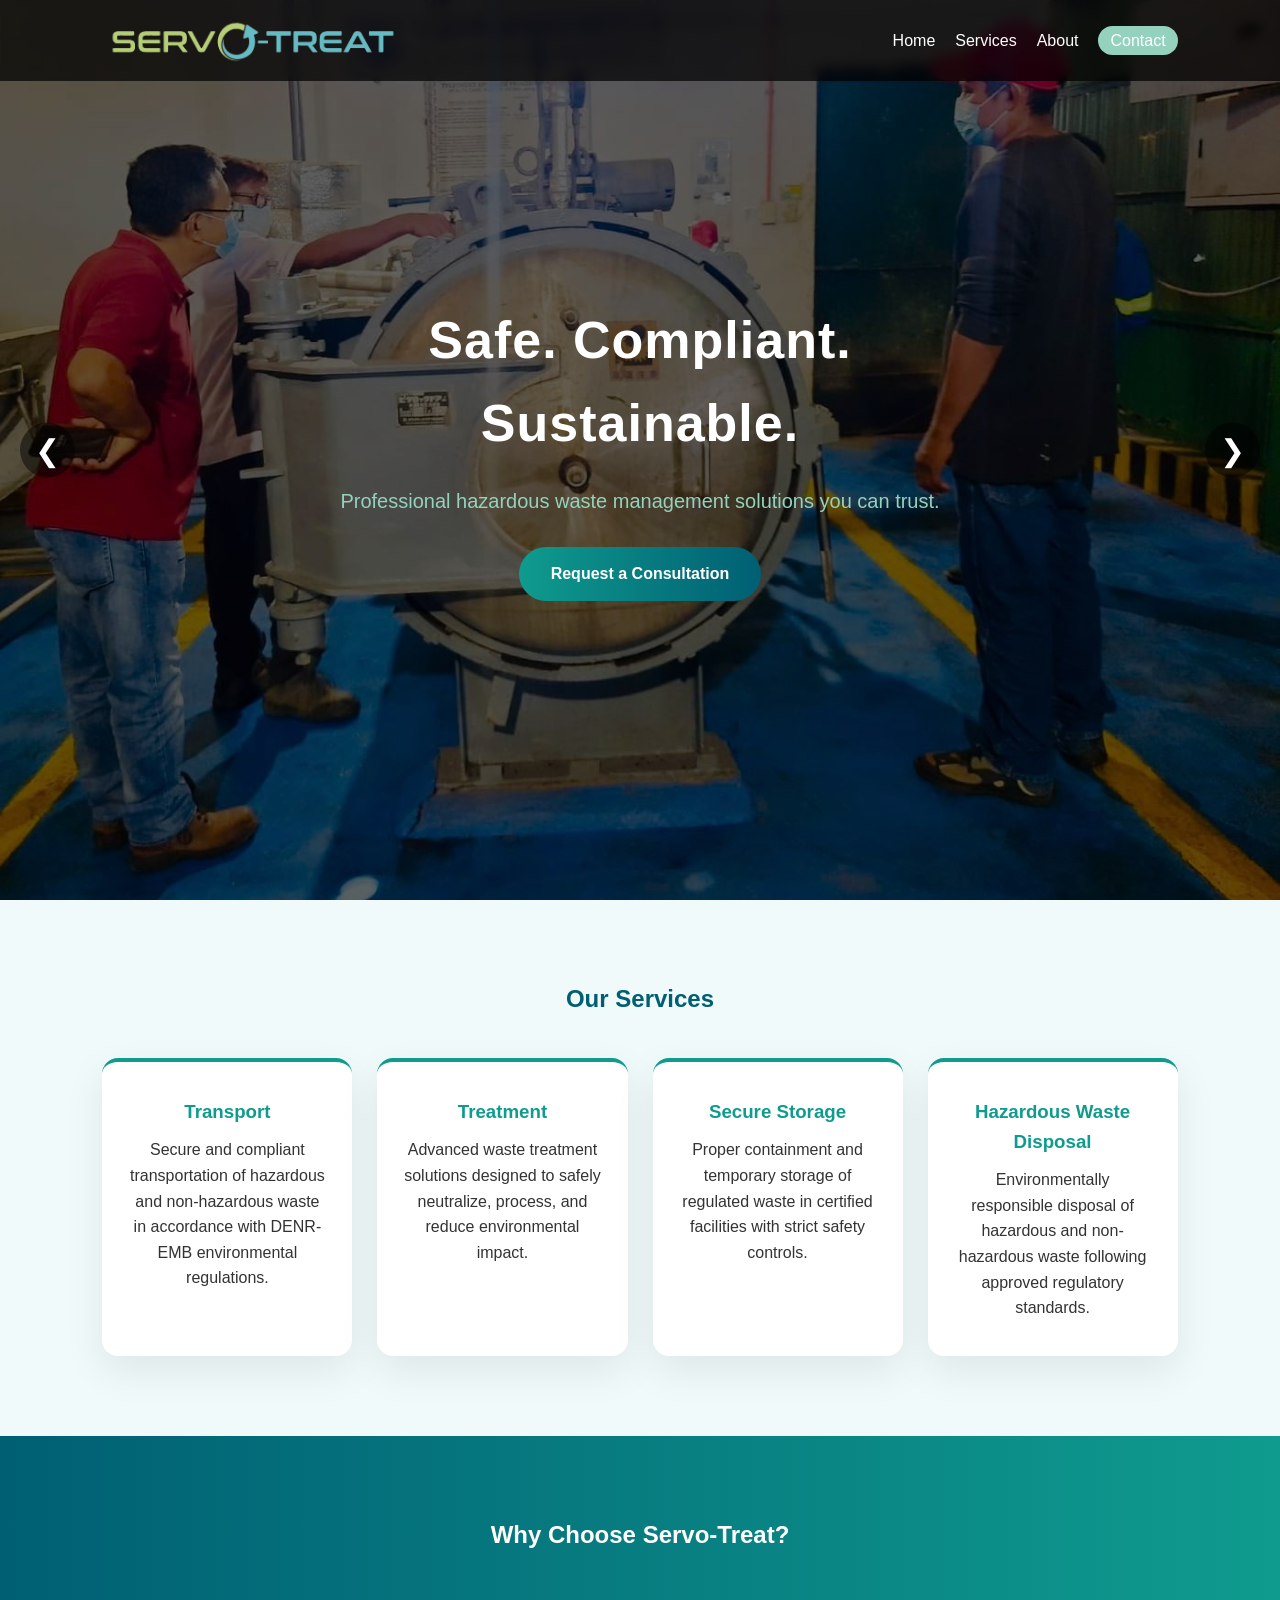
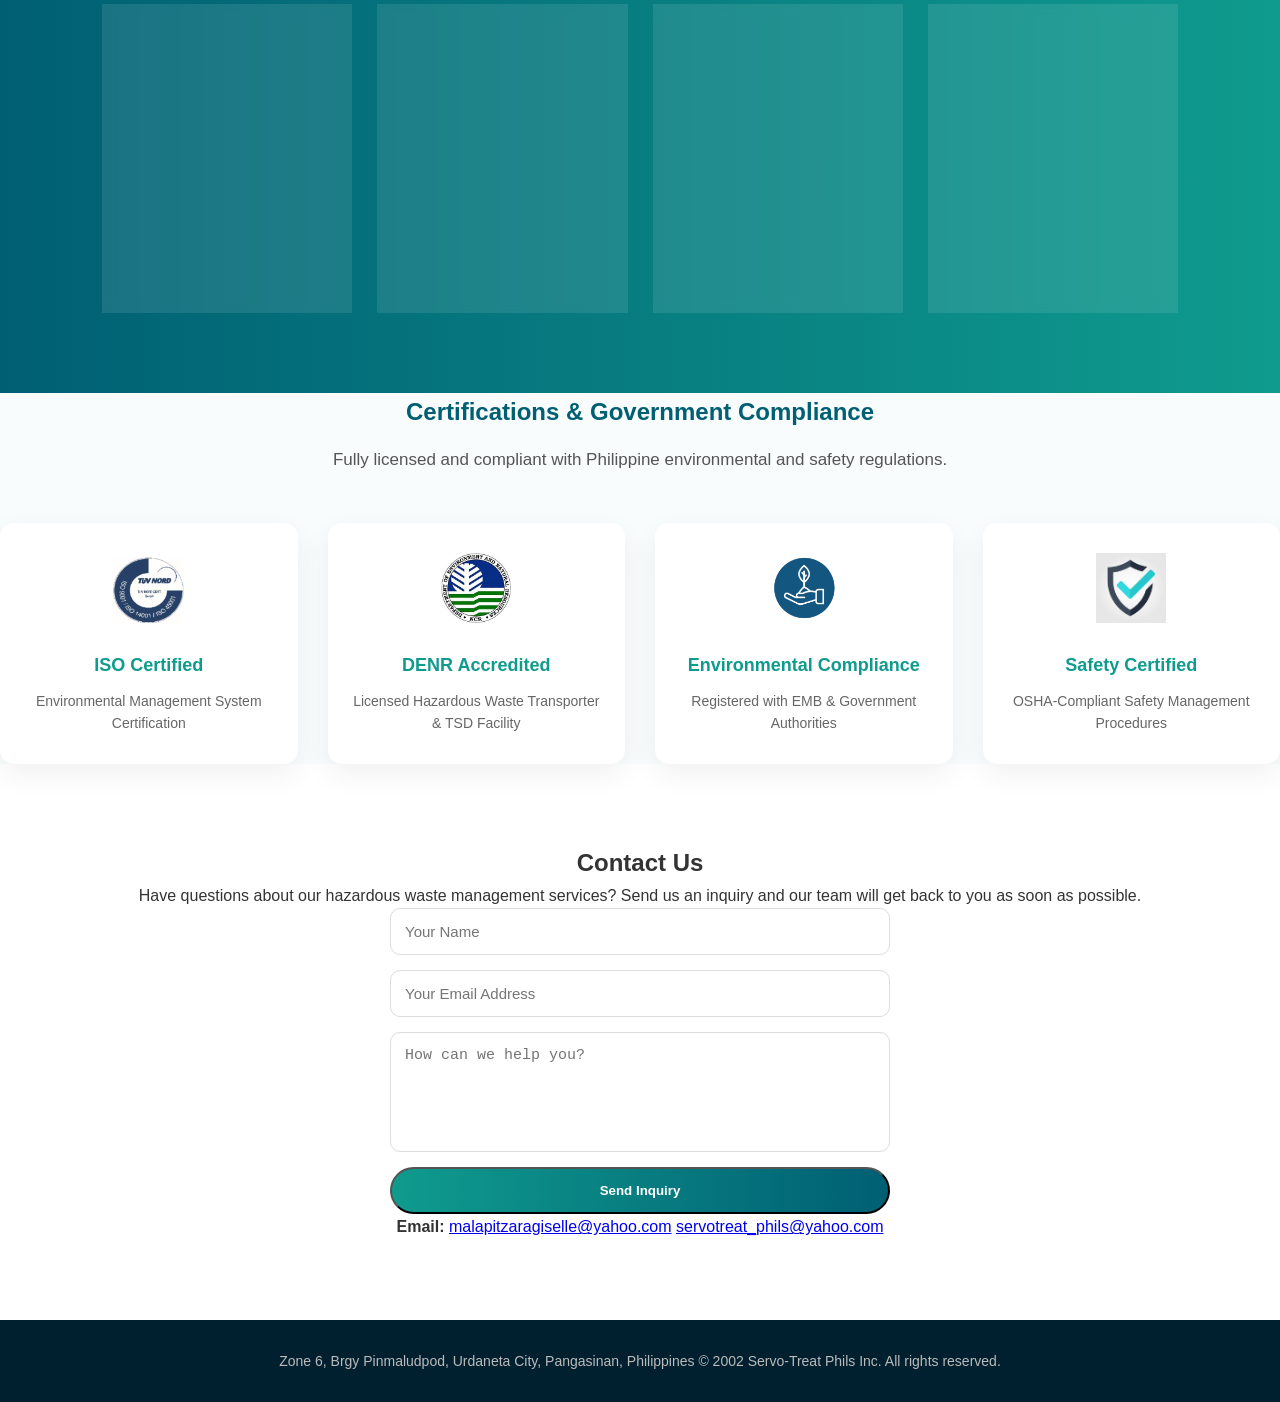
==== commit 187ac6b7: "Update index.html" ====
--- a/index.html
+++ b/index.html
@@ -33,6 +33,9 @@
         <div class="slide" style="background-image: url('images/hero3.jpg');"></div>
         <div class="slide" style="background-image: url('images/hero4.jpg');"></div>
         <div class="slide" style="background-image: url('images/hero5.jpg');"></div>
+		<div class="slide" style="background-image: url('images/hero6.jpg');"></div>
+		<div class="slide" style="background-image: url('images/hero7.jpg');"></div>
+		<div class="slide" style="background-image: url('images/hero8.jpg');"></div>
 
     </div>
     <!-- Navigation Buttons -->
